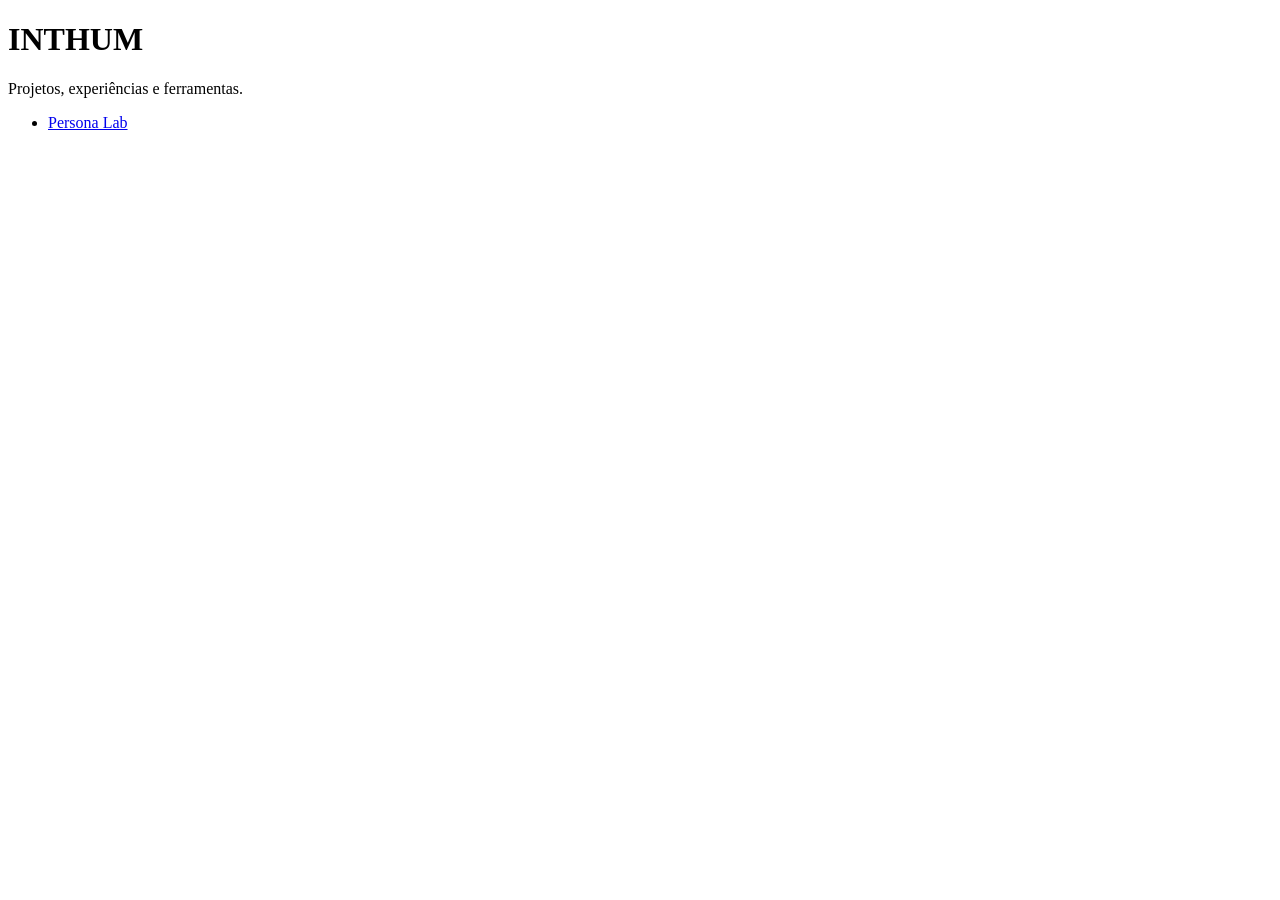
==== index.html @ b4378c4b "Set initial landing page" ====
<!doctype html>
<html lang="pt">
<head>
  <meta charset="utf-8">
  <meta name="viewport" content="width=device-width, initial-scale=1">
  <title>INTHUM</title>
</head>
<body>
  <h1>INTHUM</h1>
  <p>Projetos, experiências e ferramentas.</p>
  <ul>
    <li><a href="https://github.com/inthum/persona-lab">Persona Lab</a></li>
  </ul>
</body>
</html>
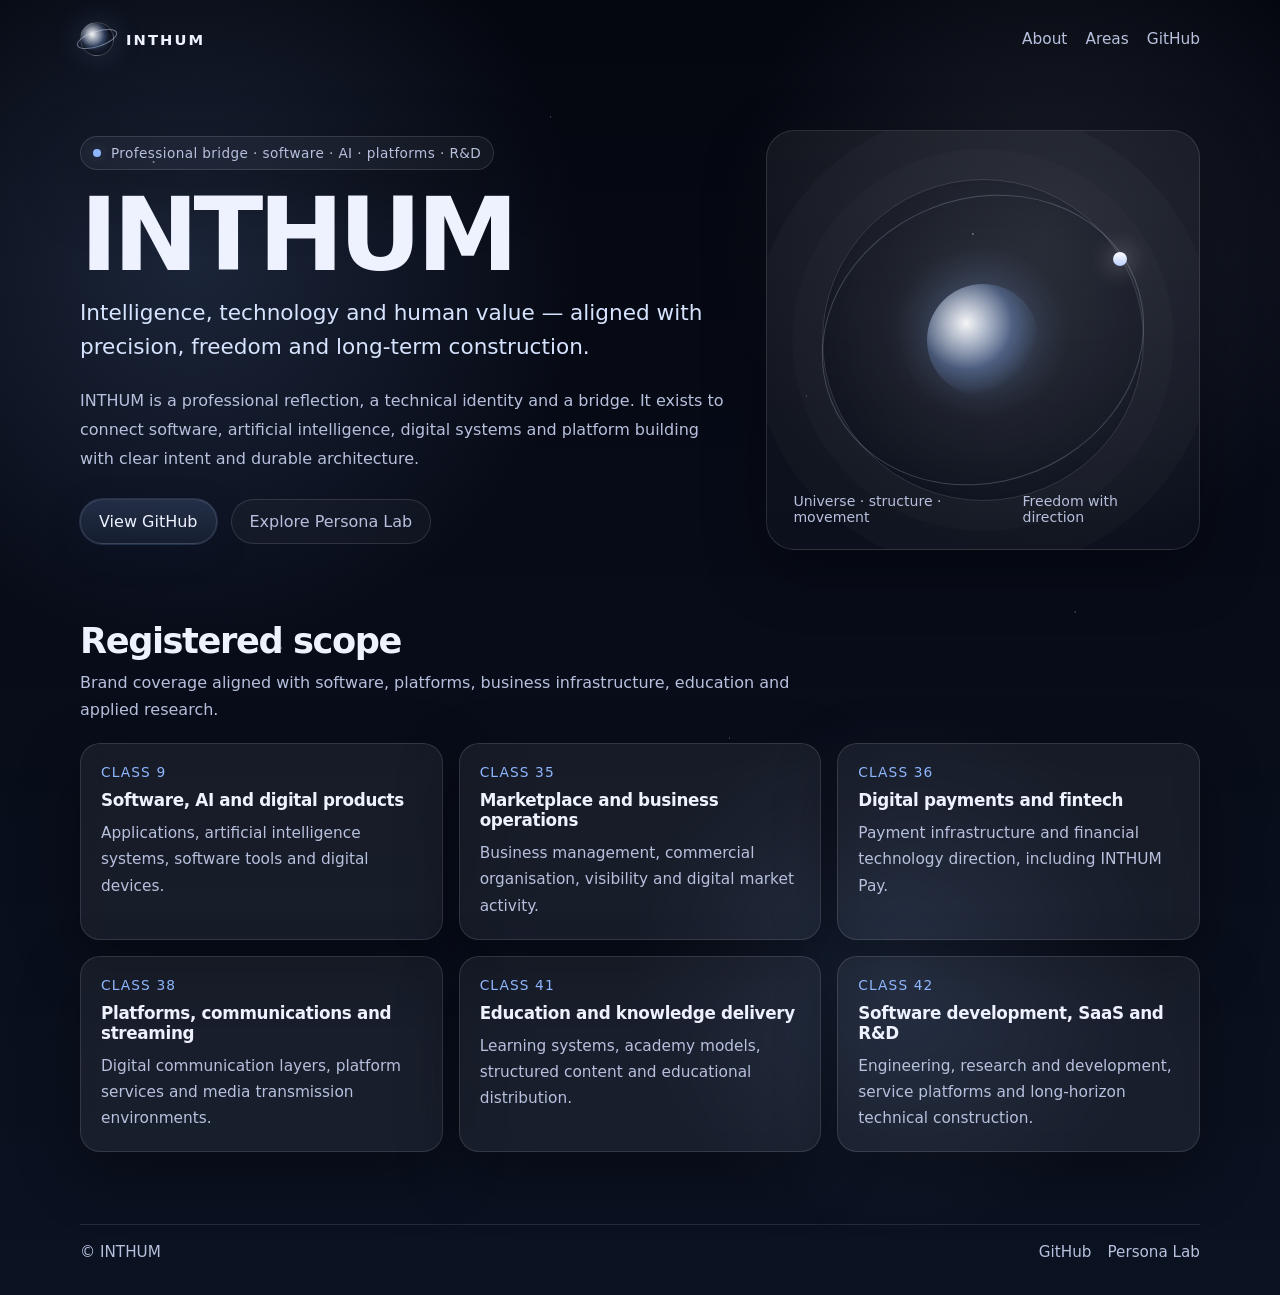
==== commit 4bf44e4e: "Refine landing page design and add favicon" ====
--- a/index.html
+++ b/index.html
@@ -4,12 +4,522 @@
   <meta charset="utf-8">
   <meta name="viewport" content="width=device-width, initial-scale=1">
   <title>INTHUM</title>
+  <meta name="description" content="INTHUM — software, AI, platforms, R&D and digital systems. A professional bridge between intelligence, technology and human value.">
+  <meta name="theme-color" content="#070b17">
+  <link rel="icon" href="favicon.svg" type="image/svg+xml">
+
+  <style>
+    :root {
+      --bg: #070b17;
+      --bg-soft: #0d1324;
+      --panel: rgba(255, 255, 255, 0.06);
+      --panel-border: rgba(255, 255, 255, 0.12);
+      --text: #eef2ff;
+      --muted: #b7c0dd;
+      --line: rgba(255, 255, 255, 0.10);
+      --accent: #8fb7ff;
+      --accent-2: #d7e4ff;
+      --glow: rgba(143, 183, 255, 0.25);
+      --max: 1120px;
+      --radius: 20px;
+      --shadow: 0 20px 60px rgba(0, 0, 0, 0.35);
+    }
+
+    * {
+      box-sizing: border-box;
+    }
+
+    html {
+      scroll-behavior: smooth;
+    }
+
+    body {
+      margin: 0;
+      min-height: 100vh;
+      font-family: Inter, ui-sans-serif, system-ui, -apple-system, BlinkMacSystemFont, "Segoe UI", sans-serif;
+      color: var(--text);
+      background:
+        radial-gradient(circle at 15% 20%, rgba(143, 183, 255, 0.16), transparent 26%),
+        radial-gradient(circle at 82% 18%, rgba(215, 228, 255, 0.10), transparent 22%),
+        radial-gradient(circle at 70% 75%, rgba(143, 183, 255, 0.12), transparent 20%),
+        linear-gradient(180deg, #04070f 0%, #070b17 40%, #0b1221 100%);
+      overflow-x: hidden;
+    }
+
+    body::before {
+      content: "";
+      position: fixed;
+      inset: 0;
+      pointer-events: none;
+      background-image:
+        radial-gradient(2px 2px at 12% 18%, rgba(255,255,255,0.85), transparent 70%),
+        radial-gradient(1.5px 1.5px at 22% 72%, rgba(255,255,255,0.65), transparent 70%),
+        radial-gradient(2px 2px at 76% 26%, rgba(255,255,255,0.7), transparent 70%),
+        radial-gradient(1.5px 1.5px at 84% 68%, rgba(255,255,255,0.55), transparent 70%),
+        radial-gradient(1.5px 1.5px at 63% 44%, rgba(255,255,255,0.4), transparent 70%),
+        radial-gradient(1.5px 1.5px at 43% 13%, rgba(255,255,255,0.45), transparent 70%),
+        radial-gradient(1.5px 1.5px at 57% 82%, rgba(255,255,255,0.55), transparent 70%);
+      opacity: 0.8;
+    }
+
+    a {
+      color: inherit;
+      text-decoration: none;
+    }
+
+    .wrap {
+      width: min(var(--max), calc(100% - 32px));
+      margin: 0 auto;
+    }
+
+    .nav {
+      display: flex;
+      align-items: center;
+      justify-content: space-between;
+      gap: 16px;
+      padding: 22px 0;
+    }
+
+    .brand {
+      display: inline-flex;
+      align-items: center;
+      gap: 12px;
+      font-weight: 700;
+      letter-spacing: 0.14em;
+      font-size: 0.92rem;
+      text-transform: uppercase;
+    }
+
+    .brand-mark {
+      width: 34px;
+      height: 34px;
+      border-radius: 999px;
+      position: relative;
+      border: 1px solid rgba(255,255,255,0.18);
+      background:
+        radial-gradient(circle at 35% 35%, rgba(255,255,255,0.95), rgba(143,183,255,0.18) 42%, transparent 55%),
+        radial-gradient(circle at 50% 50%, rgba(143,183,255,0.25), transparent 68%);
+      box-shadow: 0 0 30px rgba(143,183,255,0.18);
+    }
+
+    .brand-mark::after {
+      content: "";
+      position: absolute;
+      inset: 8px -5px;
+      border: 1px solid rgba(215,228,255,0.45);
+      border-radius: 50%;
+      transform: rotate(-18deg);
+    }
+
+    .nav-links {
+      display: flex;
+      gap: 18px;
+      color: var(--muted);
+      font-size: 0.96rem;
+    }
+
+    .nav-links a:hover {
+      color: var(--text);
+    }
+
+    .hero {
+      padding: 52px 0 36px;
+      display: grid;
+      grid-template-columns: 1.2fr 0.8fr;
+      gap: 36px;
+      align-items: center;
+    }
+
+    .eyebrow {
+      display: inline-flex;
+      align-items: center;
+      gap: 10px;
+      padding: 8px 12px;
+      border: 1px solid var(--panel-border);
+      border-radius: 999px;
+      background: rgba(255,255,255,0.04);
+      color: var(--muted);
+      font-size: 0.85rem;
+      letter-spacing: 0.03em;
+      margin-bottom: 18px;
+      box-shadow: var(--shadow);
+    }
+
+    .eyebrow-dot {
+      width: 8px;
+      height: 8px;
+      border-radius: 999px;
+      background: var(--accent);
+      box-shadow: 0 0 12px var(--glow);
+    }
+
+    h1 {
+      margin: 0;
+      font-size: clamp(3rem, 8vw, 6.4rem);
+      line-height: 0.92;
+      letter-spacing: -0.05em;
+    }
+
+    .headline-sub {
+      margin-top: 14px;
+      max-width: 720px;
+      color: var(--accent-2);
+      font-size: clamp(1.05rem, 2vw, 1.35rem);
+      line-height: 1.6;
+    }
+
+    .lead {
+      margin-top: 22px;
+      max-width: 720px;
+      color: var(--muted);
+      font-size: 1rem;
+      line-height: 1.8;
+    }
+
+    .hero-actions {
+      display: flex;
+      flex-wrap: wrap;
+      gap: 14px;
+      margin-top: 26px;
+    }
+
+    .button {
+      display: inline-flex;
+      align-items: center;
+      gap: 10px;
+      padding: 12px 18px;
+      border-radius: 999px;
+      border: 1px solid var(--panel-border);
+      transition: transform 0.2s ease, border-color 0.2s ease, background 0.2s ease;
+    }
+
+    .button:hover {
+      transform: translateY(-1px);
+      border-color: rgba(255,255,255,0.28);
+    }
+
+    .button.primary {
+      background: linear-gradient(180deg, rgba(143,183,255,0.16), rgba(143,183,255,0.07));
+      box-shadow: 0 0 0 1px rgba(143,183,255,0.18), 0 10px 30px rgba(12, 19, 38, 0.45);
+    }
+
+    .button.secondary {
+      color: var(--muted);
+      background: rgba(255,255,255,0.03);
+    }
+
+    .hero-panel {
+      position: relative;
+      min-height: 420px;
+      border-radius: 28px;
+      border: 1px solid var(--panel-border);
+      background:
+        radial-gradient(circle at 50% 48%, rgba(143,183,255,0.18), transparent 28%),
+        radial-gradient(circle at 50% 50%, rgba(255,255,255,0.06), transparent 54%),
+        linear-gradient(180deg, rgba(255,255,255,0.05), rgba(255,255,255,0.025));
+      box-shadow: var(--shadow);
+      overflow: hidden;
+      isolation: isolate;
+    }
+
+    .hero-panel::before {
+      content: "";
+      position: absolute;
+      width: 320px;
+      height: 320px;
+      top: 50%;
+      left: 50%;
+      transform: translate(-50%, -50%);
+      border-radius: 999px;
+      border: 1px solid rgba(255,255,255,0.14);
+      box-shadow:
+        0 0 0 30px rgba(255,255,255,0.015),
+        0 0 0 70px rgba(255,255,255,0.02);
+    }
+
+    .hero-panel::after {
+      content: "";
+      position: absolute;
+      inset: 16% 12%;
+      border-radius: 50%;
+      border: 1px solid rgba(215,228,255,0.22);
+      transform: rotate(-22deg);
+    }
+
+    .orbit {
+      position: absolute;
+      top: 49%;
+      left: 50%;
+      width: 14px;
+      height: 14px;
+      border-radius: 999px;
+      background: linear-gradient(180deg, #ffffff, #b9cfff);
+      box-shadow: 0 0 25px rgba(255,255,255,0.65);
+      transform: translate(130px, -84px);
+    }
+
+    .panel-core {
+      position: absolute;
+      top: 50%;
+      left: 50%;
+      width: 112px;
+      height: 112px;
+      transform: translate(-50%, -50%);
+      border-radius: 999px;
+      background:
+        radial-gradient(circle at 35% 35%, rgba(255,255,255,0.95), rgba(143,183,255,0.24) 45%, rgba(7,11,23,0) 72%);
+      filter: drop-shadow(0 0 28px rgba(143,183,255,0.36));
+    }
+
+    .panel-label {
+      position: absolute;
+      left: 26px;
+      right: 26px;
+      bottom: 24px;
+      display: flex;
+      justify-content: space-between;
+      gap: 16px;
+      color: var(--muted);
+      font-size: 0.88rem;
+    }
+
+    .section {
+      padding: 34px 0 72px;
+    }
+
+    .section-header {
+      display: grid;
+      grid-template-columns: 1fr auto;
+      gap: 20px;
+      align-items: end;
+      margin-bottom: 20px;
+    }
+
+    .section-title {
+      margin: 0;
+      font-size: clamp(1.6rem, 2.8vw, 2.2rem);
+      letter-spacing: -0.04em;
+    }
+
+    .section-note {
+      margin: 8px 0 0;
+      color: var(--muted);
+      max-width: 720px;
+      line-height: 1.7;
+    }
+
+    .grid {
+      display: grid;
+      grid-template-columns: repeat(3, minmax(0, 1fr));
+      gap: 16px;
+    }
+
+    .card {
+      padding: 20px;
+      border-radius: var(--radius);
+      border: 1px solid var(--panel-border);
+      background: var(--panel);
+      box-shadow: var(--shadow);
+      backdrop-filter: blur(10px);
+    }
+
+    .card-code {
+      font-size: 0.86rem;
+      letter-spacing: 0.08em;
+      text-transform: uppercase;
+      color: var(--accent);
+      margin-bottom: 10px;
+    }
+
+    .card h3 {
+      margin: 0 0 10px;
+      font-size: 1.05rem;
+      letter-spacing: -0.02em;
+    }
+
+    .card p {
+      margin: 0;
+      color: var(--muted);
+      line-height: 1.7;
+      font-size: 0.96rem;
+    }
+
+    .footer {
+      padding: 0 0 34px;
+      color: var(--muted);
+      font-size: 0.95rem;
+    }
+
+    .footer-bar {
+      border-top: 1px solid var(--line);
+      padding-top: 18px;
+      display: flex;
+      justify-content: space-between;
+      gap: 16px;
+      flex-wrap: wrap;
+    }
+
+    .small-links {
+      display: flex;
+      flex-wrap: wrap;
+      gap: 16px;
+    }
+
+    .small-links a:hover {
+      color: var(--text);
+    }
+
+    @media (max-width: 940px) {
+      .hero {
+        grid-template-columns: 1fr;
+      }
+
+      .hero-panel {
+        min-height: 320px;
+      }
+
+      .grid {
+        grid-template-columns: 1fr 1fr;
+      }
+    }
+
+    @media (max-width: 680px) {
+      .nav {
+        flex-direction: column;
+        align-items: flex-start;
+      }
+
+      .nav-links {
+        flex-wrap: wrap;
+      }
+
+      .grid {
+        grid-template-columns: 1fr;
+      }
+
+      .section-header {
+        grid-template-columns: 1fr;
+      }
+
+      .panel-label {
+        flex-direction: column;
+      }
+
+      h1 {
+        letter-spacing: -0.06em;
+      }
+    }
+  </style>
 </head>
 <body>
-  <h1>INTHUM</h1>
-  <p>Projetos, experiências e ferramentas.</p>
-  <ul>
-    <li><a href="https://github.com/inthum/persona-lab">Persona Lab</a></li>
-  </ul>
+  <div class="wrap">
+    <header class="nav">
+      <a class="brand" href="/" aria-label="INTHUM home">
+        <span class="brand-mark" aria-hidden="true"></span>
+        <span>INTHUM</span>
+      </a>
+
+      <nav class="nav-links" aria-label="Main navigation">
+        <a href="#about">About</a>
+        <a href="#areas">Areas</a>
+        <a href="https://github.com/inthum" target="_blank" rel="noreferrer">GitHub</a>
+      </nav>
+    </header>
+
+    <main>
+      <section class="hero" id="about">
+        <div>
+          <div class="eyebrow">
+            <span class="eyebrow-dot" aria-hidden="true"></span>
+            Professional bridge · software · AI · platforms · R&D
+          </div>
+
+          <h1>INTHUM</h1>
+
+          <p class="headline-sub">
+            Intelligence, technology and human value — aligned with precision, freedom and long-term construction.
+          </p>
+
+          <p class="lead">
+            INTHUM is a professional reflection, a technical identity and a bridge.
+            It exists to connect software, artificial intelligence, digital systems and platform building with clear intent and durable architecture.
+          </p>
+
+          <div class="hero-actions">
+            <a class="button primary" href="https://github.com/inthum" target="_blank" rel="noreferrer">View GitHub</a>
+            <a class="button secondary" href="https://github.com/inthum/persona-lab" target="_blank" rel="noreferrer">Explore Persona Lab</a>
+          </div>
+        </div>
+
+        <div class="hero-panel" aria-hidden="true">
+          <div class="panel-core"></div>
+          <div class="orbit"></div>
+          <div class="panel-label">
+            <span>Universe · structure · movement</span>
+            <span>Freedom with direction</span>
+          </div>
+        </div>
+      </section>
+
+      <section class="section" id="areas">
+        <div class="section-header">
+          <div>
+            <h2 class="section-title">Registered scope</h2>
+            <p class="section-note">
+              Brand coverage aligned with software, platforms, business infrastructure, education and applied research.
+            </p>
+          </div>
+        </div>
+
+        <div class="grid">
+          <article class="card">
+            <div class="card-code">Class 9</div>
+            <h3>Software, AI and digital products</h3>
+            <p>Applications, artificial intelligence systems, software tools and digital devices.</p>
+          </article>
+
+          <article class="card">
+            <div class="card-code">Class 35</div>
+            <h3>Marketplace and business operations</h3>
+            <p>Business management, commercial organisation, visibility and digital market activity.</p>
+          </article>
+
+          <article class="card">
+            <div class="card-code">Class 36</div>
+            <h3>Digital payments and fintech</h3>
+            <p>Payment infrastructure and financial technology direction, including INTHUM Pay.</p>
+          </article>
+
+          <article class="card">
+            <div class="card-code">Class 38</div>
+            <h3>Platforms, communications and streaming</h3>
+            <p>Digital communication layers, platform services and media transmission environments.</p>
+          </article>
+
+          <article class="card">
+            <div class="card-code">Class 41</div>
+            <h3>Education and knowledge delivery</h3>
+            <p>Learning systems, academy models, structured content and educational distribution.</p>
+          </article>
+
+          <article class="card">
+            <div class="card-code">Class 42</div>
+            <h3>Software development, SaaS and R&amp;D</h3>
+            <p>Engineering, research and development, service platforms and long-horizon technical construction.</p>
+          </article>
+        </div>
+      </section>
+    </main>
+
+    <footer class="footer">
+      <div class="footer-bar">
+        <div>© INTHUM</div>
+        <div class="small-links">
+          <a href="https://github.com/inthum" target="_blank" rel="noreferrer">GitHub</a>
+          <a href="https://github.com/inthum/persona-lab" target="_blank" rel="noreferrer">Persona Lab</a>
+        </div>
+      </div>
+    </footer>
+  </div>
 </body>
 </html>
